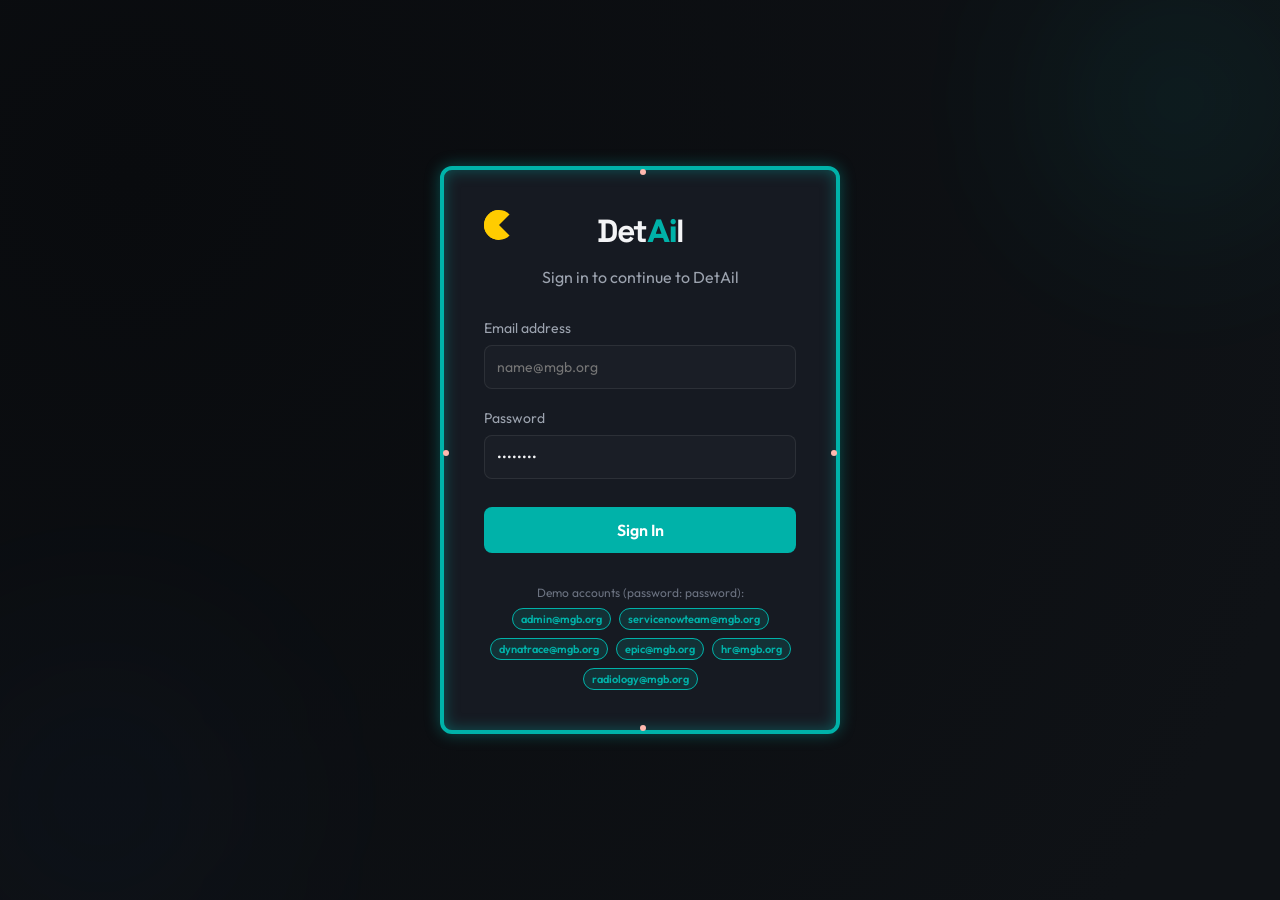
==== index.html @ 9f7a9631 "Updates" ====
<!DOCTYPE html><html lang="en"><head><meta charSet="utf-8"/><meta name="viewport" content="width=device-width, initial-scale=1"/><link rel="stylesheet" href="/_next/static/chunks/1ti0oh0wjh587.css" data-precedence="next"/><link rel="preload" as="script" fetchPriority="low" href="/_next/static/chunks/3l2cn98nr6ga3.js"/><script src="/_next/static/chunks/0dh80tok3kf5v.js" async=""></script><script src="/_next/static/chunks/2nykiepra7i1k.js" async=""></script><script src="/_next/static/chunks/turbopack-2zu4gxvg0bjt2.js" async=""></script><script src="/_next/static/chunks/256whwvw_y7jv.js" async=""></script><script src="/_next/static/chunks/2jcvg9myc78mt.js" async=""></script><link rel="preload" href="https://fonts.googleapis.com/css2?family=Outfit:wght@300;400;500;600;700&amp;family=Plus+Jakarta+Sans:wght@300;400;500;600;700&amp;family=Space+Grotesk:wght@400;500;600;700&amp;display=swap" as="style"/><link rel="preload" href="https://cdnjs.cloudflare.com/ajax/libs/font-awesome/6.4.0/css/all.min.css" as="style"/><link rel="preconnect" href="https://fonts.googleapis.com"/><link rel="preconnect" href="https://fonts.gstatic.com" crossorigin="anonymous"/><title>DetAil by Graviq | Hospital Network AI Hub</title><meta name="description" content="Hospital Network Intelligent Portal"/><link rel="icon" href="/icon.svg?icon.2-rxxd54lsg1h.svg" sizes="any" type="image/svg+xml"/><link href="https://fonts.googleapis.com/css2?family=Outfit:wght@300;400;500;600;700&amp;family=Plus+Jakarta+Sans:wght@300;400;500;600;700&amp;family=Space+Grotesk:wght@400;500;600;700&amp;display=swap" rel="stylesheet"/><link rel="stylesheet" href="https://cdnjs.cloudflare.com/ajax/libs/font-awesome/6.4.0/css/all.min.css"/><script src="/_next/static/chunks/0cz1d0mv5g_q7.js" noModule=""></script></head><body class="theme-dark"><div hidden=""><!--$--><!--/$--></div><div class="mesh-gradient-bg"></div><style>
        @keyframes moveAround {
          0% { top: -18px; left: -18px; transform: rotate(0deg); }
          24% { top: -18px; left: calc(100% - 12px); transform: rotate(0deg); }
          25% { top: -18px; left: calc(100% - 12px); transform: rotate(90deg); }
          49% { top: calc(100% - 12px); left: calc(100% - 12px); transform: rotate(90deg); }
          50% { top: calc(100% - 12px); left: calc(100% - 12px); transform: rotate(180deg); }
          74% { top: calc(100% - 12px); left: -18px; transform: rotate(180deg); }
          75% { top: calc(100% - 12px); left: -18px; transform: rotate(270deg); }
          99% { top: -18px; left: -18px; transform: rotate(270deg); }
          100% { top: -18px; left: -18px; transform: rotate(360deg); }
        }

        @keyframes chomp {
          0% { border-right: 15px solid transparent; }
          50% { border-right: 15px solid #ffcc00; }
          100% { border-right: 15px solid transparent; }
        }

        .maze-box {
          position: relative;
          border: 4px solid var(--primary);
          border-radius: 12px;
          box-shadow: inset 0 0 15px var(--primary-glow), 0 0 15px var(--primary-glow);
          width: 100%;
          max-width: 400px;
          padding: 40px;
          background-color: var(--bg-card);
        }

        .pacman {
          width: 0px;
          height: 0px;
          border-right: 15px solid transparent;
          border-top: 15px solid #ffcc00;
          border-left: 15px solid #ffcc00;
          border-bottom: 15px solid #ffcc00;
          border-radius: 15px;
          position: absolute;
          animation: moveAround 8s infinite linear, chomp 0.4s infinite linear;
          z-index: 10;
        }
        
        .pellet {
          width: 6px;
          height: 6px;
          background-color: #ffb8ae;
          border-radius: 50%;
          position: absolute;
          animation: blink 1s infinite alternate;
        }

        @keyframes blink {
          0% { opacity: 0.3; }
          100% { opacity: 1; }
        }
      </style><div style="display:flex;justify-content:center;align-items:center;min-height:100vh;width:100vw;background:transparent"><div class="maze-box"><div class="pacman"></div><div class="pellet" style="top:-1px;left:50%"></div><div class="pellet" style="top:50%;right:-1px"></div><div class="pellet" style="bottom:-1px;left:50%"></div><div class="pellet" style="top:50%;left:-1px"></div><div style="text-align:center;margin-bottom:32px"><div class="logo-box" style="justify-content:center;margin-bottom:16px"><span class="logo-text" style="font-size:32px">Det<span class="highlight">Ai</span>l</span></div><p style="color:var(--text-secondary)">Sign in to continue to DetAil</p></div><form style="display:flex;flex-direction:column;gap:20px"><div><label style="display:block;margin-bottom:8px;font-size:14px;color:var(--text-secondary)">Email address</label><input type="email" class="form-select" style="width:100%;padding:12px;background-color:rgba(255,255,255,0.02);border:1px solid var(--border-color);border-radius:8px;color:var(--text-primary)" placeholder="name@mgb.org" required="" value=""/></div><div><label style="display:block;margin-bottom:8px;font-size:14px;color:var(--text-secondary)">Password</label><input type="password" class="form-select" style="width:100%;padding:12px;background-color:rgba(255,255,255,0.02);border:1px solid var(--border-color);border-radius:8px;color:var(--text-primary)" placeholder="••••••••" required="" value="password"/></div><button type="submit" class="btn btn-primary btn-block" style="margin-top:8px;padding:12px;font-size:16px">Sign In</button></form><div style="margin-top:32px;text-align:center;font-size:12px;color:var(--text-muted)"><p>Demo accounts (password: password):</p><div style="display:flex;flex-wrap:wrap;gap:8px;justify-content:center;margin-top:8px"><span class="badge badge-accent" style="cursor:pointer">admin@mgb.org</span><span class="badge badge-accent" style="cursor:pointer">servicenowteam@mgb.org</span><span class="badge badge-accent" style="cursor:pointer">dynatrace@mgb.org</span><span class="badge badge-accent" style="cursor:pointer">epic@mgb.org</span><span class="badge badge-accent" style="cursor:pointer">hr@mgb.org</span><span class="badge badge-accent" style="cursor:pointer">radiology@mgb.org</span></div></div></div></div><!--$--><!--/$--><script src="/_next/static/chunks/3l2cn98nr6ga3.js" id="_R_" async=""></script><script>(self.__next_f=self.__next_f||[]).push([0])</script><script>self.__next_f.push([1,"1:\"$Sreact.fragment\"\n2:I[39756,[\"/_next/static/chunks/256whwvw_y7jv.js\"],\"default\"]\n3:I[37457,[\"/_next/static/chunks/256whwvw_y7jv.js\"],\"default\"]\n4:I[47257,[\"/_next/static/chunks/256whwvw_y7jv.js\"],\"ClientPageRoot\"]\n5:I[52683,[\"/_next/static/chunks/256whwvw_y7jv.js\",\"/_next/static/chunks/2jcvg9myc78mt.js\"],\"default\"]\n8:I[97367,[\"/_next/static/chunks/256whwvw_y7jv.js\"],\"OutletBoundary\"]\n9:\"$Sreact.suspense\"\nb:I[97367,[\"/_next/static/chunks/256whwvw_y7jv.js\"],\"ViewportBoundary\"]\nd:I[97367,[\"/_next/static/chunks/256whwvw_y7jv.js\"],\"MetadataBoundary\"]\nf:I[68027,[\"/_next/static/chunks/256whwvw_y7jv.js\"],\"default\",1]\n:HL[\"/_next/static/chunks/1ti0oh0wjh587.css\",\"style\"]\n:HL[\"https://fonts.googleapis.com/css2?family=Outfit:wght@300;400;500;600;700\u0026family=Plus+Jakarta+Sans:wght@300;400;500;600;700\u0026family=Space+Grotesk:wght@400;500;600;700\u0026display=swap\",\"style\"]\n:HL[\"https://cdnjs.cloudflare.com/ajax/libs/font-awesome/6.4.0/css/all.min.css\",\"style\"]\n"])</script><script>self.__next_f.push([1,"0:{\"P\":null,\"c\":[\"\",\"\"],\"q\":\"\",\"i\":false,\"f\":[[[\"\",{\"children\":[\"__PAGE__\",{}]},\"$undefined\",\"$undefined\",16],[[\"$\",\"$1\",\"c\",{\"children\":[[[\"$\",\"link\",\"0\",{\"rel\":\"stylesheet\",\"href\":\"/_next/static/chunks/1ti0oh0wjh587.css\",\"precedence\":\"next\",\"crossOrigin\":\"$undefined\",\"nonce\":\"$undefined\"}],[\"$\",\"script\",\"script-0\",{\"src\":\"/_next/static/chunks/256whwvw_y7jv.js\",\"async\":true,\"nonce\":\"$undefined\"}]],[\"$\",\"html\",null,{\"lang\":\"en\",\"children\":[[\"$\",\"head\",null,{\"children\":[[\"$\",\"link\",null,{\"rel\":\"preconnect\",\"href\":\"https://fonts.googleapis.com\"}],[\"$\",\"link\",null,{\"rel\":\"preconnect\",\"href\":\"https://fonts.gstatic.com\",\"crossOrigin\":\"anonymous\"}],[\"$\",\"link\",null,{\"href\":\"https://fonts.googleapis.com/css2?family=Outfit:wght@300;400;500;600;700\u0026family=Plus+Jakarta+Sans:wght@300;400;500;600;700\u0026family=Space+Grotesk:wght@400;500;600;700\u0026display=swap\",\"rel\":\"stylesheet\"}],[\"$\",\"link\",null,{\"rel\":\"stylesheet\",\"href\":\"https://cdnjs.cloudflare.com/ajax/libs/font-awesome/6.4.0/css/all.min.css\"}]]}],[\"$\",\"body\",null,{\"className\":\"theme-dark\",\"children\":[[\"$\",\"div\",null,{\"className\":\"mesh-gradient-bg\"}],[\"$\",\"$L2\",null,{\"parallelRouterKey\":\"children\",\"error\":\"$undefined\",\"errorStyles\":\"$undefined\",\"errorScripts\":\"$undefined\",\"template\":[\"$\",\"$L3\",null,{}],\"templateStyles\":\"$undefined\",\"templateScripts\":\"$undefined\",\"notFound\":[[[\"$\",\"title\",null,{\"children\":\"404: This page could not be found.\"}],[\"$\",\"div\",null,{\"style\":{\"fontFamily\":\"system-ui,\\\"Segoe UI\\\",Roboto,Helvetica,Arial,sans-serif,\\\"Apple Color Emoji\\\",\\\"Segoe UI Emoji\\\"\",\"height\":\"100vh\",\"textAlign\":\"center\",\"display\":\"flex\",\"flexDirection\":\"column\",\"alignItems\":\"center\",\"justifyContent\":\"center\"},\"children\":[\"$\",\"div\",null,{\"children\":[[\"$\",\"style\",null,{\"dangerouslySetInnerHTML\":{\"__html\":\"body{color:#000;background:#fff;margin:0}.next-error-h1{border-right:1px solid rgba(0,0,0,.3)}@media (prefers-color-scheme:dark){body{color:#fff;background:#000}.next-error-h1{border-right:1px solid rgba(255,255,255,.3)}}\"}}],[\"$\",\"h1\",null,{\"className\":\"next-error-h1\",\"style\":{\"display\":\"inline-block\",\"margin\":\"0 20px 0 0\",\"padding\":\"0 23px 0 0\",\"fontSize\":24,\"fontWeight\":500,\"verticalAlign\":\"top\",\"lineHeight\":\"49px\"},\"children\":404}],[\"$\",\"div\",null,{\"style\":{\"display\":\"inline-block\"},\"children\":[\"$\",\"h2\",null,{\"style\":{\"fontSize\":14,\"fontWeight\":400,\"lineHeight\":\"49px\",\"margin\":0},\"children\":\"This page could not be found.\"}]}]]}]}]],[]],\"forbidden\":\"$undefined\",\"unauthorized\":\"$undefined\"}]]}]]}]]}],{\"children\":[[\"$\",\"$1\",\"c\",{\"children\":[[\"$\",\"$L4\",null,{\"Component\":\"$5\",\"serverProvidedParams\":{\"searchParams\":{},\"params\":{},\"promises\":[\"$@6\",\"$@7\"]}}],[[\"$\",\"script\",\"script-0\",{\"src\":\"/_next/static/chunks/2jcvg9myc78mt.js\",\"async\":true,\"nonce\":\"$undefined\"}]],[\"$\",\"$L8\",null,{\"children\":[\"$\",\"$9\",null,{\"name\":\"Next.MetadataOutlet\",\"children\":\"$@a\"}]}]]}],{},null,false,null]},null,false,null],[\"$\",\"$1\",\"h\",{\"children\":[null,[\"$\",\"$Lb\",null,{\"children\":\"$Lc\"}],[\"$\",\"div\",null,{\"hidden\":true,\"children\":[\"$\",\"$Ld\",null,{\"children\":[\"$\",\"$9\",null,{\"name\":\"Next.Metadata\",\"children\":\"$Le\"}]}]}],null]}],false]],\"m\":\"$undefined\",\"G\":[\"$f\",[[\"$\",\"link\",\"0\",{\"rel\":\"stylesheet\",\"href\":\"/_next/static/chunks/1ti0oh0wjh587.css\",\"precedence\":\"next\",\"crossOrigin\":\"$undefined\",\"nonce\":\"$undefined\"}]]],\"S\":true,\"h\":null,\"s\":\"$undefined\",\"l\":\"$undefined\",\"p\":\"$undefined\",\"d\":\"$undefined\",\"b\":\"7yIo_UVn-8jer_NvHMmSD\"}\n"])</script><script>self.__next_f.push([1,"6:{}\n7:\"$0:f:0:1:1:children:0:props:children:0:props:serverProvidedParams:params\"\n"])</script><script>self.__next_f.push([1,"c:[[\"$\",\"meta\",\"0\",{\"charSet\":\"utf-8\"}],[\"$\",\"meta\",\"1\",{\"name\":\"viewport\",\"content\":\"width=device-width, initial-scale=1\"}]]\n"])</script><script>self.__next_f.push([1,"10:I[27201,[\"/_next/static/chunks/256whwvw_y7jv.js\"],\"IconMark\"]\na:null\ne:[[\"$\",\"title\",\"0\",{\"children\":\"DetAil by Graviq | Hospital Network AI Hub\"}],[\"$\",\"meta\",\"1\",{\"name\":\"description\",\"content\":\"Hospital Network Intelligent Portal\"}],[\"$\",\"link\",\"2\",{\"rel\":\"icon\",\"href\":\"/icon.svg?icon.2-rxxd54lsg1h.svg\",\"sizes\":\"any\",\"type\":\"image/svg+xml\"}],[\"$\",\"$L10\",\"3\",{}]]\n"])</script></body></html>
---- _next/static/chunks/1ti0oh0wjh587.css ----
:root{--primary:#00b2a9;--primary-hover:#00968f;--primary-light:#00b2a926;--primary-glow:#00b2a966;--bg-darker:#090b0e;--bg-dark:#0f1216;--bg-card:#161a22;--bg-input:#1d232e;--border-color:#ffffff14;--border-hover:#00b2a94d;--text-primary:#f3f4f6;--text-secondary:#9ca3af;--text-muted:#6b7280;--success:#00b2a9;--success-bg:#00b2a91a;--warning:#f59e0b;--warning-bg:#f59e0b1a;--error:#ef4444;--error-bg:#ef44441a;--info:#3b82f6;--info-bg:#3b82f61a;--font-heading:"Google Sans", "Product Sans", "Space Grotesk", sans-serif;--font-body:"Google Sans Text", "Google Sans", "Outfit", "Plus Jakarta Sans", sans-serif;--shadow-sm:0 2px 8px #00000026;--shadow-md:0 8px 24px #0000004d;--shadow-lg:0 16px 40px #00000080;--shadow-glow:0 0 15px #00b2a940;--transition-fast:.15s ease;--transition-normal:.3s cubic-bezier(.4, 0, .2, 1);--transition-slow:.5s cubic-bezier(.4, 0, .2, 1)}body.theme-light{--bg-darker:#f3f4f6;--bg-dark:#fff;--bg-card:#fff;--bg-input:#e5e7eb;--border-color:#00000014;--border-hover:#00b2a966;--text-primary:#1f2937;--text-secondary:#4b5563;--text-muted:#9ca3af;--shadow-sm:0 1px 3px #0000001a;--shadow-md:0 4px 12px #00000014;--shadow-lg:0 12px 30px #0000001f}*{box-sizing:border-box;font-family:var(--font-body);margin:0;padding:0}body{background-color:var(--bg-darker);color:var(--text-primary);flex-direction:column;min-height:100vh;display:flex;overflow-x:hidden}h1,h2,h3,h4,h5,h6{font-family:var(--font-heading);letter-spacing:-.02em;font-weight:600}::-webkit-scrollbar{width:6px;height:6px}::-webkit-scrollbar-track{background:var(--bg-darker)}::-webkit-scrollbar-thumb{background:var(--border-color);border-radius:4px}::-webkit-scrollbar-thumb:hover{background:var(--primary)}.mesh-gradient-bg{z-index:-1;background:radial-gradient(circle at 10% 20%,#090b0e 0%,#0f1216 90%);position:fixed;inset:0;overflow:hidden}.mesh-gradient-bg:after{content:"";background:radial-gradient(circle, var(--primary-light) 0%, #0000 70%);opacity:.8;filter:blur(80px);width:400px;height:400px;animation:15s ease-in-out infinite alternate floatingMesh;position:absolute;top:-100px;right:-100px}.mesh-gradient-bg:before{content:"";opacity:.6;filter:blur(100px);background:radial-gradient(circle,#3b82f614 0%,#0000 70%);width:500px;height:500px;animation:20s ease-in-out infinite alternate floatingMesh2;position:absolute;bottom:-150px;left:-150px}@keyframes floatingMesh{0%{transform:translate(0)scale(1)}to{transform:translate(-100px,80px)scale(1.2)}}@keyframes floatingMesh2{0%{transform:translate(0)scale(1)}to{transform:translate(120px,-60px)scale(1.1)}}.btn{cursor:pointer;transition:var(--transition-normal);border:1px solid #0000;border-radius:8px;justify-content:center;align-items:center;gap:8px;padding:10px 20px;font-size:14px;font-weight:600;display:inline-flex}.btn-primary{background-color:var(--primary);color:#fff}.btn-primary:hover{background-color:var(--primary-hover);box-shadow:var(--shadow-glow)}.btn-secondary{border-color:var(--border-color);color:var(--text-primary);background-color:#0000}.btn-secondary:hover{border-color:var(--primary);background-color:var(--primary-light)}.btn-block{width:100%;display:flex}.btn-icon{border-radius:8px;flex-shrink:0;width:40px;height:40px;padding:0}.text-muted{color:var(--text-secondary)}.text-xs{font-size:12px}.mr-3{margin-right:12px}.highlight{color:var(--primary)}.text-muted-dark{color:var(--text-muted)}.badge{border-radius:999px;padding:3px 8px;font-size:11px;font-weight:600;display:inline-block}.badge-accent{background-color:var(--primary-light);color:var(--primary);border:1px solid var(--primary)}.badge-success{background-color:var(--success-bg);color:var(--success);border:1px solid #00b2a933}.badge-success-outline{border:1px solid var(--success);color:var(--success);background:0 0}.alert-box{border:1px solid #0000;border-radius:8px;align-items:center;gap:12px;margin-bottom:20px;padding:12px 16px;font-size:13px;display:flex}.alert-box.error{background-color:var(--error-bg);color:var(--error);border-color:#ef444433}.servicenow-color{color:#7ce68b!important;background-color:#90ee9026!important}.dynatrace-color{color:#4fc3f7!important;background-color:#14a0e626!important}.splunk-color{color:#ff8a65!important;background-color:#eb5f0a26!important}.auth-wrapper{justify-content:center;align-items:center;min-height:100vh;padding:24px;display:flex}.auth-card{border:1px solid var(--border-color);width:100%;max-width:440px;box-shadow:var(--shadow-lg);-webkit-backdrop-filter:blur(16px);backdrop-filter:blur(16px);transition:var(--transition-slow);background-color:#161a22d9;border-radius:16px;padding:40px;animation:.6s cubic-bezier(.16,1,.3,1) forwards cardEnter}@keyframes cardEnter{0%{opacity:0;transform:translateY(20px)}to{opacity:1;transform:translateY(0)}}.auth-header{text-align:center;margin-bottom:32px}.logo-box{flex-direction:column;align-items:center;margin-bottom:8px;display:flex}.logo-text{font-family:var(--font-heading);color:var(--text-primary);letter-spacing:-1px;font-size:32px;font-weight:700}.logo-sub{text-transform:uppercase;letter-spacing:2px;color:var(--primary);font-size:12px;font-weight:500}.auth-desc{color:var(--text-secondary);font-size:14px}.form-group{margin-bottom:20px}.form-group label{color:var(--text-secondary);margin-bottom:8px;font-size:13px;font-weight:600;display:block}.form-group label i{margin-right:6px}.form-group input,.form-select{background-color:var(--bg-input);border:1px solid var(--border-color);width:100%;color:var(--text-primary);transition:var(--transition-fast);border-radius:8px;padding:12px 16px;font-size:14px}.form-group input:focus,.form-select:focus{border-color:var(--primary);box-shadow:0 0 0 2px var(--primary-light);outline:none}.password-input-wrapper{position:relative}.form-options{justify-content:space-between;align-items:center;margin-bottom:24px;font-size:13px;display:flex}.checkbox-container{cursor:pointer;-webkit-user-select:none;user-select:none;color:var(--text-secondary);align-items:center;gap:8px;display:flex}.checkbox-container input{display:none}.checkmark{border:1px solid var(--border-color);width:16px;height:16px;transition:var(--transition-fast);border-radius:4px;display:inline-block;position:relative}.checkbox-container input:checked~.checkmark{background-color:var(--primary);border-color:var(--primary)}.checkbox-container input:checked~.checkmark:after{content:"";border:2px solid #000;border-width:0 2px 2px 0;width:4px;height:8px;position:absolute;top:2px;left:5px;transform:rotate(45deg)}.forgot-link{color:var(--primary);transition:var(--transition-fast);text-decoration:none}.forgot-link:hover{color:var(--primary-hover)}.auth-footer{text-align:center;border-top:1px solid var(--border-color);color:var(--text-muted);margin-top:32px;padding-top:20px;font-size:12px}.credentials-hint{border:1px dashed var(--border-color);background-color:#ffffff08;border-radius:6px;margin-top:8px;padding:6px 12px;display:inline-block}.credentials-hint code{color:var(--primary);font-family:monospace}.app-wrapper{min-height:100vh;display:flex;position:relative}.app-sidebar{border-right:1px solid var(--border-color);z-index:10;width:260px;transition:var(--transition-normal);background-color:#0f1216f2;flex-direction:column;flex-shrink:0;display:flex}.sidebar-header{border-bottom:1px solid var(--border-color);justify-content:space-between;align-items:center;padding:24px;display:flex}.sidebar-header .logo-text{font-size:26px}.sidebar-toggle{color:var(--text-secondary);cursor:pointer;transition:var(--transition-fast);background:0 0;border:none;font-size:16px}.sidebar-toggle:hover{color:var(--primary)}.sidebar-user{border-bottom:1px solid var(--border-color);align-items:center;gap:12px;padding:20px 24px;display:flex}.avatar-wrapper{position:relative}.user-avatar{object-fit:cover;border:2px solid var(--primary);border-radius:50%;width:42px;height:42px}.status-indicator{border:2px solid var(--bg-dark);border-radius:50%;width:10px;height:10px;position:absolute;bottom:0;right:0}.status-indicator.online{background-color:var(--success)}.user-info{overflow:hidden}.user-name{white-space:nowrap;text-overflow:ellipsis;font-size:14px;font-weight:600;overflow:hidden}.user-role{color:var(--text-secondary);font-size:11px}.sidebar-nav{flex-grow:1;padding:24px 12px}.sidebar-nav ul{list-style:none}.nav-item{color:var(--text-secondary);cursor:pointer;transition:var(--transition-fast);border-radius:8px;align-items:center;gap:12px;margin-bottom:8px;padding:12px 16px;font-size:14px;font-weight:500;display:flex;position:relative}.nav-item i{text-align:center;width:20px;font-size:16px}.nav-item:hover{background-color:var(--primary-light);color:var(--primary)}.nav-item.active{background-color:var(--primary);color:#000;font-weight:600}.nav-item.active .badge-accent{color:#000;background-color:#00000026;border-color:#00000040}.sidebar-footer{border-top:1px solid var(--border-color);padding:24px}.quick-stats{margin-bottom:20px}.stat-row{color:var(--text-secondary);justify-content:space-between;margin-bottom:6px;font-size:12px;display:flex}.stat-bar-outer{background-color:#ffffff0d;border-radius:99px;height:4px;overflow:hidden}.stat-bar-inner{background-color:var(--primary);border-radius:99px;height:100%}.btn-logout{color:var(--error);border-color:#ef444433;width:100%;font-size:13px}.btn-logout:hover{border-color:var(--error);background-color:var(--error-bg);color:var(--error)}.app-sidebar.collapsed{width:76px}.app-sidebar.collapsed .logo-box,.app-sidebar.collapsed .sidebar-header button i,.app-sidebar.collapsed .sidebar-user .user-info,.app-sidebar.collapsed .sidebar-nav span,.app-sidebar.collapsed .sidebar-nav .badge,.app-sidebar.collapsed .sidebar-footer{display:none!important}.app-sidebar.collapsed .sidebar-header{justify-content:center;padding:20px 0}.app-sidebar.collapsed .sidebar-user{justify-content:center;padding:15px 0}.app-sidebar.collapsed .nav-item{justify-content:center;padding:12px}.app-sidebar.collapsed .nav-item i{font-size:20px}.app-sidebar.collapsed .sidebar-header button{margin:0 auto;display:block}.app-sidebar.collapsed #sidebar-toggle-btn i{transform:rotate(180deg);display:block!important}.app-main-content{background-color:#0000;flex-direction:column;flex-grow:1;height:100vh;padding:0 32px 32px;display:flex;position:relative;overflow-y:auto}.app-header{border-bottom:1px solid var(--border-color);flex-shrink:0;justify-content:space-between;align-items:center;height:80px;margin-bottom:32px;display:flex}.view-title{color:var(--text-primary);font-size:24px;font-weight:700}.network-badge{color:var(--text-secondary);border:1px solid var(--border-color);vertical-align:middle;background-color:#ffffff08;border-radius:99px;align-items:center;gap:6px;margin-left:12px;padding:4px 10px;font-size:11px;display:inline-flex}.network-badge i{color:var(--success);font-size:6px}.header-right{align-items:center;gap:16px;display:flex}.header-action-btn{border:1px solid var(--border-color);width:40px;height:40px;color:var(--text-secondary);cursor:pointer;transition:var(--transition-fast);background-color:#ffffff08;border-radius:50%;justify-content:center;align-items:center;display:flex;position:relative}.header-action-btn:hover{color:var(--primary);border-color:var(--primary);background-color:var(--primary-light)}.notification-dot{background-color:var(--primary);border:2px solid var(--bg-dark);border-radius:50%;width:8px;height:8px;position:absolute;top:10px;right:10px}.header-right .divider{background-color:var(--border-color);width:1px;height:24px}.header-date{color:var(--text-secondary);align-items:center;gap:8px;font-size:13px;display:flex}.tab-panel{flex-direction:column;flex-grow:1;animation:.4s cubic-bezier(.16,1,.3,1) forwards tabEnter;display:none}.tab-panel.active{display:flex}@keyframes tabEnter{0%{opacity:0;transform:translateY(10px)}to{opacity:1;transform:translateY(0)}}.welcome-banner{border:1px solid var(--border-hover);box-shadow:var(--shadow-md);background:linear-gradient(135deg,#00b2a926 0%,#161a22cc 100%);border-radius:16px;justify-content:space-between;align-items:center;margin-bottom:32px;padding:32px;display:flex;position:relative;overflow:hidden}.welcome-content h2{color:var(--text-primary);margin-bottom:8px;font-size:28px}.welcome-content p{color:var(--text-secondary);max-width:650px;margin-bottom:24px;font-size:14px}.welcome-actions{gap:12px;display:flex}.welcome-graphic{color:#00b2a914;pointer-events:none;font-size:120px;position:absolute;right:40px;transform:rotate(-10deg)}.kpi-grid{grid-template-columns:repeat(auto-fit,minmax(220px,1fr));gap:20px;margin-bottom:32px;display:grid}.kpi-card{background-color:var(--bg-card);border:1px solid var(--border-color);transition:var(--transition-normal);border-radius:12px;align-items:center;padding:20px;display:flex;position:relative}.kpi-card.hover-lift:hover{border-color:var(--primary);box-shadow:var(--shadow-sm);transform:translateY(-4px)}.kpi-icon{border-radius:10px;flex-shrink:0;justify-content:center;align-items:center;width:48px;height:48px;margin-right:16px;font-size:20px;display:flex}.teal-bg{background-color:var(--primary-light);color:var(--primary)}.orange-bg{background-color:var(--warning-bg);color:var(--warning)}.blue-bg{background-color:var(--info-bg);color:var(--info)}.purple-bg{color:#a78bfa;background-color:#8b5cf626}.kpi-data h3{font-size:22px;font-weight:700}.kpi-data p{color:var(--text-secondary);font-size:12px}.kpi-trend{border-radius:4px;align-items:center;gap:4px;padding:2px 6px;font-size:11px;font-weight:600;display:flex;position:absolute;top:20px;right:20px}.kpi-trend.positive{color:var(--success);background-color:var(--success-bg)}.kpi-trend.neutral{color:var(--info);background-color:var(--info-bg)}.kpi-trend.negative{color:var(--error);background-color:var(--error-bg)}.split-section{flex-wrap:wrap;gap:24px;margin-bottom:32px;display:flex}.flex-1{flex:1}.flex-2{flex:2;min-width:400px}.dashboard-panel{background-color:var(--bg-card);border:1px solid var(--border-color);box-shadow:var(--shadow-sm);border-radius:12px;flex-direction:column;padding:24px;display:flex}.panel-header{border-bottom:1px solid var(--border-color);justify-content:space-between;align-items:center;margin-bottom:20px;padding-bottom:15px;display:flex}.panel-header h3{align-items:center;gap:10px;font-size:16px;font-weight:600;display:flex}.panel-link{color:var(--primary);font-size:12px;font-weight:500;text-decoration:none}.panel-link:hover{text-decoration:underline}.agent-status-list{flex-direction:column;gap:16px;display:flex}.agent-status-item{border:1px solid var(--border-color);background-color:#ffffff05;border-radius:8px;justify-content:space-between;align-items:center;padding:12px 16px;display:flex}.agent-info{align-items:center;gap:14px;display:flex}.agent-logo{border-radius:8px;flex-shrink:0;justify-content:center;align-items:center;width:38px;height:38px;font-size:18px;display:flex}.agent-info h4{font-size:14px;font-weight:600}.agent-info p{font-size:11px}.agent-metrics{flex-direction:column;align-items:flex-end;gap:6px;display:flex}.uptime{color:var(--text-muted);font-size:10px}.audit-timeline{flex-direction:column;gap:16px;padding-left:20px;display:flex;position:relative}.audit-timeline:before{content:"";background-color:var(--border-color);width:2px;position:absolute;top:5px;bottom:5px;left:4px}.timeline-item{position:relative}.timeline-badge{z-index:1;border-radius:50%;justify-content:center;align-items:center;width:18px;height:18px;font-size:9px;display:flex;position:absolute;top:2px;left:-24px}.timeline-badge.success{background-color:var(--success);color:#000}.timeline-badge.info{background-color:var(--info);color:#fff}.timeline-badge.warning{background-color:var(--warning);color:#000}.timeline-content h4{font-size:12px;font-weight:600}.timeline-content p{margin:2px 0;font-size:10px}.timeline-content .time{color:var(--text-muted);font-size:9px}.view-intro{margin-bottom:32px}.view-intro h2{margin-bottom:6px;font-size:26px}.view-intro p{color:var(--text-secondary);max-width:800px;font-size:14px}.catalog-filters{justify-content:space-between;align-items:center;gap:24px;margin-bottom:32px;display:flex}.search-box{width:100%;max-width:400px;position:relative}.search-box i{color:var(--text-muted);position:absolute;top:50%;left:14px;transform:translateY(-50%)}.search-box input{background-color:var(--bg-card);border:1px solid var(--border-color);width:100%;color:var(--text-primary);transition:var(--transition-fast);border-radius:8px;padding:10px 16px 10px 38px;font-size:14px}.search-box input:focus{border-color:var(--primary);box-shadow:var(--shadow-glow);outline:none}.filter-tags{gap:10px;display:flex}.filter-tag{background-color:var(--bg-card);border:1px solid var(--border-color);color:var(--text-secondary);cursor:pointer;transition:var(--transition-fast);border-radius:8px;padding:8px 16px;font-size:13px;font-weight:500}.filter-tag:hover{border-color:var(--primary);color:var(--text-primary)}.filter-tag.active{background-color:var(--primary-light);border-color:var(--primary);color:var(--primary)}.agents-grid{grid-template-columns:repeat(auto-fill,minmax(320px,1fr));gap:24px;display:grid}.agent-card{background-color:var(--bg-card);border:1px solid var(--border-color);transition:var(--transition-normal);border-radius:12px;flex-direction:column;padding:24px;display:flex}.agent-card:hover{border-color:var(--primary);box-shadow:var(--shadow-md);transform:translateY(-4px)}.agent-card-header{justify-content:space-between;align-items:flex-start;margin-bottom:20px;display:flex}.agent-icon-box{border-radius:10px;justify-content:center;align-items:center;width:48px;height:48px;font-size:22px;display:flex}.agent-title{margin-bottom:10px;font-size:18px;font-weight:700}.agent-desc{color:var(--text-secondary);flex-grow:1;margin-bottom:20px;font-size:13px;line-height:1.6}.agent-meta{border-top:1px solid var(--border-color);justify-content:space-between;margin-bottom:20px;padding-top:15px;display:flex}.meta-item{color:var(--text-muted);align-items:center;gap:6px;font-size:11px;display:flex}.chat-container-layout{border-top:1px solid var(--border-color);flex-grow:1;height:calc(100vh - 112px);margin:0 -32px -32px;display:flex}.chat-history-sidebar{border-right:1px solid var(--border-color);background-color:#0f121680;flex-direction:column;flex-shrink:0;width:280px;padding:20px;display:flex}.chat-search{margin:15px 0;position:relative}.chat-search i{color:var(--text-muted);font-size:12px;position:absolute;top:50%;left:12px;transform:translateY(-50%)}.chat-search input{border:1px solid var(--border-color);width:100%;color:var(--text-primary);background-color:#ffffff05;border-radius:6px;padding:8px 12px 8px 32px;font-size:13px}.chat-search input:focus{border-color:var(--primary);outline:none}.history-scroll-area{flex-direction:column;flex-grow:1;gap:8px;display:flex;overflow-y:auto}.history-item{cursor:pointer;transition:var(--transition-fast);border:1px solid #0000;border-radius:8px;align-items:center;gap:12px;padding:12px;display:flex}.history-item:hover{background-color:#ffffff08}.history-item.active{background-color:var(--primary-light);border-color:#00b2a933}.hist-icon{color:var(--primary);flex-shrink:0;font-size:14px}.history-item.active .hist-icon{color:var(--primary)}.hist-details{flex-grow:1;overflow:hidden}.hist-details h4{white-space:nowrap;text-overflow:ellipsis;color:var(--text-primary);font-size:13px;font-weight:500;overflow:hidden}.history-item.active .hist-details h4{color:var(--primary);font-weight:600}.hist-details p{color:var(--text-muted);margin-top:2px;font-size:10px}.chat-playground{background-color:#090b0e33;flex-direction:column;flex-grow:1;display:flex}.chat-playground-header{border-bottom:1px solid var(--border-color);background-color:#0f12164d;flex-shrink:0;justify-content:space-between;align-items:center;height:70px;padding:0 24px;display:flex}.active-agent-banner{align-items:center;gap:12px;display:flex}.active-agent-banner .agent-logo{width:36px;height:36px}.active-agent-banner h3{font-size:14px;font-weight:600}.active-agent-banner p{color:var(--text-secondary);font-size:11px}.active-model-badge{border:1px solid var(--border-color);color:var(--text-secondary);background-color:#ffffff08;border-radius:99px;padding:4px 10px;font-size:11px}.chat-messages-stream{flex-direction:column;flex-grow:1;gap:24px;padding:24px;display:flex;overflow-y:auto}.chat-empty-state{text-align:center;height:100%;color:var(--text-secondary);flex-direction:column;justify-content:center;align-items:center;padding:40px;display:flex}.empty-icon{color:var(--primary-light);margin-bottom:20px;font-size:48px;animation:2s ease-in-out infinite pulseGlow}@keyframes pulseGlow{0%{filter:drop-shadow(0 0 #00b2a900);transform:scale(1)}50%{filter:drop-shadow(0 0 10px #00b2a94d);transform:scale(1.05)}to{filter:drop-shadow(0 0 #00b2a900);transform:scale(1)}}.chat-empty-state h3{color:var(--text-primary);margin-bottom:8px;font-size:20px}.chat-empty-state p{max-width:420px;margin-bottom:24px;font-size:13px}.empty-suggestions{grid-template-columns:1fr 1fr;gap:12px;width:100%;max-width:500px;display:grid}.suggestion-card{background-color:var(--bg-card);border:1px solid var(--border-color);text-align:left;cursor:pointer;transition:var(--transition-fast);border-radius:8px;padding:12px;font-size:12px}.suggestion-card:hover{border-color:var(--primary);background-color:#ffffff03}.msg-bubble{gap:16px;max-width:80%;display:flex}.msg-bubble.user{flex-direction:row-reverse;align-self:flex-end}.msg-bubble.assistant{align-self:flex-start}.msg-avatar{border-radius:50%;flex-shrink:0;justify-content:center;align-items:center;width:32px;height:32px;font-size:14px;display:flex}.msg-bubble.user .msg-avatar{background-color:var(--primary-light);color:var(--primary);border:1px solid var(--primary)}.msg-bubble.assistant .msg-avatar{background-color:var(--bg-card);color:var(--text-primary);border:1px solid var(--border-color)}.msg-content-wrapper{flex-direction:column;gap:4px;display:flex}.msg-bubble.user .msg-content-wrapper{align-items:flex-end}.msg-meta{color:var(--text-muted);font-size:10px}.msg-text{word-break:break-word;border-radius:12px;padding:12px 16px;font-size:13px;line-height:1.6}.msg-bubble.user .msg-text{background-color:var(--primary);color:#000;border-bottom-right-radius:2px;font-weight:500}.msg-bubble.assistant .msg-text{background-color:var(--bg-card);color:var(--text-primary);border:1px solid var(--border-color);border-bottom-left-radius:2px}.typing-dots{align-items:center;gap:4px;height:16px;display:flex}.typing-dots span{background-color:var(--text-secondary);border-radius:50%;width:6px;height:6px;animation:1.2s ease-in-out infinite typeBounce}.typing-dots span:nth-child(2){animation-delay:.2s}.typing-dots span:nth-child(3){animation-delay:.4s}@keyframes typeBounce{0%,to{transform:translateY(0)}50%{transform:translateY(-4px)}}.chat-input-area{border-top:1px solid var(--border-color);background-color:#0f12164d;flex-shrink:0;padding:20px 24px}.chat-textarea-wrapper{background-color:var(--bg-input);border:1px solid var(--border-color);transition:var(--transition-fast);border-radius:8px;align-items:center;padding:6px 12px;display:flex}.chat-textarea-wrapper:focus-within{border-color:var(--primary);box-shadow:var(--shadow-glow)}.chat-textarea-wrapper textarea{resize:none;color:var(--text-primary);background:0 0;border:none;flex-grow:1;max-height:120px;padding:8px 4px;font-size:13px}.chat-textarea-wrapper textarea:focus{outline:none}.quick-prompts-row{gap:8px;margin-top:12px;padding-bottom:4px;display:flex;overflow-x:auto}.quick-prompt-btn{border:1px solid var(--border-color);color:var(--text-secondary);cursor:pointer;white-space:nowrap;transition:var(--transition-fast);background-color:#ffffff05;border-radius:99px;padding:6px 12px;font-size:11px}.quick-prompt-btn:hover{border-color:var(--primary);color:var(--primary);background-color:var(--primary-light)}.chat-parameters-sidebar{border-left:1px solid var(--border-color);background-color:#0f121680;flex-direction:column;flex-shrink:0;gap:20px;width:260px;padding:20px;display:flex;overflow-y:auto}.chat-parameters-sidebar h3{border-bottom:1px solid var(--border-color);padding-bottom:8px;font-size:14px;font-weight:600}.setting-group{flex-direction:column;gap:6px;display:flex}.setting-group label{color:var(--text-secondary);font-size:12px;font-weight:600}.slider-label-row{justify-content:space-between;align-items:center;display:flex}.slider-val{color:var(--primary);background-color:var(--primary-light);border-radius:4px;padding:1px 6px;font-size:11px;font-weight:600}input[type=range]{-webkit-appearance:none;background:0 0;width:100%}input[type=range]:focus{outline:none}input[type=range]::-webkit-slider-runnable-track{cursor:pointer;background:var(--border-color);border-radius:2px;width:100%;height:4px}input[type=range]::-webkit-slider-thumb{background:var(--primary);cursor:pointer;-webkit-appearance:none;border-radius:50%;width:14px;height:14px;margin-top:-5px;transition:transform .1s;box-shadow:0 0 5px #00b2a980}input[type=range]::-webkit-slider-thumb:hover{transform:scale(1.2)}.control-help{color:var(--text-muted);font-size:10px}.toggle-container{cursor:pointer;-webkit-user-select:none;user-select:none;align-items:center;gap:10px;font-size:12px;font-weight:600;display:flex}.toggle-container input{display:none}.toggle-slider{background-color:var(--bg-input);border:1px solid var(--border-color);width:34px;height:18px;transition:var(--transition-fast);border-radius:99px;display:inline-block;position:relative}.toggle-slider:after{content:"";background-color:var(--text-secondary);width:12px;height:12px;transition:var(--transition-fast);border-radius:50%;position:absolute;top:2px;left:2px}.toggle-container input:checked~.toggle-slider{background-color:var(--primary);border-color:var(--primary)}.toggle-container input:checked~.toggle-slider:after{background-color:#000;transform:translate(16px)}.cost-charts-container{grid-template-columns:3fr 2fr;gap:24px;margin-bottom:32px;display:grid}.chart-wrapper{justify-content:center;align-items:center;width:100%;height:250px;display:flex;position:relative}.svg-chart-container{width:100%;height:100%}.chart-tooltip{background-color:var(--bg-input);border:1px solid var(--primary);pointer-events:none;box-shadow:var(--shadow-md);z-index:10000;border-radius:6px;padding:6px 12px;font-size:11px;display:none;position:fixed}.chart-dot{cursor:pointer;transition:r .15s,fill-opacity .15s}.chart-dot:hover{r:6px;fill-opacity:1}.chart-legend-dot{vertical-align:middle;border-radius:50%;width:8px;height:8px;display:inline-block}.trend-dot{background-color:var(--primary)}.table-header-flex{flex-wrap:wrap;gap:16px}.table-filters{flex-wrap:wrap;align-items:center;gap:12px;display:flex}.table-filters .search-box{max-width:220px}.table-filters .form-select{background-color:var(--bg-input);width:auto;padding:8px 12px;font-size:13px}.table-responsive-wrapper{width:100%;overflow-x:auto}.cost-table{border-collapse:collapse;text-align:left;width:100%;font-size:13px}.cost-table th,.cost-table td{border-bottom:1px solid var(--border-color);padding:14px 18px}.cost-table th{font-family:var(--font-heading);color:var(--text-secondary);text-transform:uppercase;letter-spacing:.5px;font-size:11px;font-weight:600}.cost-table tbody tr{transition:var(--transition-fast)}.cost-table tbody tr:hover{background-color:#ffffff03}.cost-table td .badge{vertical-align:middle}@media (max-width:1100px){.cost-charts-container{grid-template-columns:1fr}}@media (max-width:950px){.chat-container-layout{flex-direction:column;height:auto}.chat-history-sidebar{border-right:none;border-bottom:1px solid var(--border-color);width:100%;max-height:250px}.chat-playground{height:500px}.chat-parameters-sidebar{border-left:none;border-top:1px solid var(--border-color);width:100%;max-height:300px}}@media (max-width:768px){.app-sidebar{height:100%;position:absolute;left:-260px}.app-sidebar.active-mobile{left:0}.app-main-content{padding:0 16px 16px}.split-section{flex-direction:column}.flex-2{min-width:100%}.welcome-banner{flex-direction:column;align-items:flex-start;gap:20px}.welcome-graphic{display:none}.catalog-filters{flex-direction:column;align-items:flex-start}.search-box{max-width:100%}.filter-tags{width:100%;padding-bottom:8px;overflow-x:auto}}.user-profile-menu-wrapper{position:relative}.header-profile-btn{cursor:pointer;transition:var(--transition-fast);border-radius:8px;align-items:center;gap:8px;padding:6px 10px;display:flex}.header-profile-btn:hover{background-color:#ffffff0a}body.theme-light .header-profile-btn:hover{background-color:#0000000a}.header-avatar{object-fit:cover;border:1.5px solid var(--primary);border-radius:50%;width:32px;height:32px}.profile-chevron{color:var(--text-secondary);font-size:10px}.profile-dropdown{background-color:var(--bg-card);border:1px solid var(--border-color);width:210px;box-shadow:var(--shadow-lg);z-index:100;border-radius:12px;padding:10px;animation:.2s cubic-bezier(.16,1,.3,1) forwards dropdownEnter;display:none;position:absolute;top:calc(100% + 8px);right:0}@keyframes dropdownEnter{0%{opacity:0;transform:translateY(8px)}to{opacity:1;transform:translateY(0)}}.dropdown-header{padding:6px 8px}.dropdown-header h4{color:var(--text-primary);font-size:13px;font-weight:600}.dropdown-header p{color:var(--text-secondary);font-size:10px}.dropdown-divider{background-color:var(--border-color);height:1px;margin:8px 0}.dropdown-item{width:100%;color:var(--text-primary);cursor:pointer;transition:var(--transition-fast);text-align:left;background:0 0;border:none;border-radius:6px;align-items:center;gap:10px;padding:8px 10px;font-size:13px;display:flex}.dropdown-item:hover{background-color:var(--primary-light);color:var(--primary)}.dropdown-item.logout-item{color:var(--error)}.dropdown-item.logout-item:hover{background-color:var(--error-bg);color:var(--error)}body.theme-light .mesh-gradient-bg{background:radial-gradient(circle at 10% 20%,#f3f4f6 0%,#e5e7eb 90%)}body.theme-light .mesh-gradient-bg:after{background:radial-gradient(circle,#00b2a914 0%,#0000 70%)}body.theme-light .mesh-gradient-bg:before{background:radial-gradient(circle,#3b82f60a 0%,#0000 70%)}body.theme-light .auth-card{background-color:#fffffff2;border-color:#0000001a}body.theme-light .welcome-banner{background:linear-gradient(135deg,#00b2a914 0%,#ffffffe6 100%);box-shadow:0 4px 20px #0000000a}body.theme-light .app-sidebar{background-color:#fffffff2}body.theme-light .history-item.active{background-color:var(--primary-light);border-color:#00b2a933}body.theme-light .msg-bubble.user .msg-text{color:#fff}body.theme-light .checkbox-container input:checked~.checkmark:after{border-color:#fff}body.theme-light .toggle-container input:checked~.toggle-slider:after{background-color:#fff}body.theme-light .history-item:hover,body.theme-light .suggestion-card:hover{background-color:#00000005}body.theme-light .agent-status-item{background-color:#00000003}body.theme-light .chat-history-sidebar,body.theme-light .chat-parameters-sidebar{border-color:var(--border-color);background-color:#fff}body.theme-light .chat-playground{background-color:#f8fafc}body.theme-light .chat-playground-header,body.theme-light .chat-input-area{border-color:var(--border-color);background-color:#fff}body.theme-light .chat-textarea-wrapper,body.theme-light .chat-search input{border-color:var(--border-color);background-color:#f3f4f6}body.theme-light .quick-prompt-btn{border-color:var(--border-color);color:var(--text-primary);background-color:#f3f4f6}body.theme-light .quick-prompt-btn:hover{background-color:var(--primary-light);color:var(--primary);border-color:var(--primary)}body.theme-light .msg-bubble.assistant .msg-text{border-color:var(--border-color);background-color:#fff}body.theme-light .cost-table tbody tr:hover{background-color:#00000003}body.theme-light circle[fill="var(--bg-card)"]{fill:#fff}body.theme-light .timeline-badge.success{color:#fff;background-color:var(--primary)}body.theme-light .timeline-badge.warning{color:#fff}
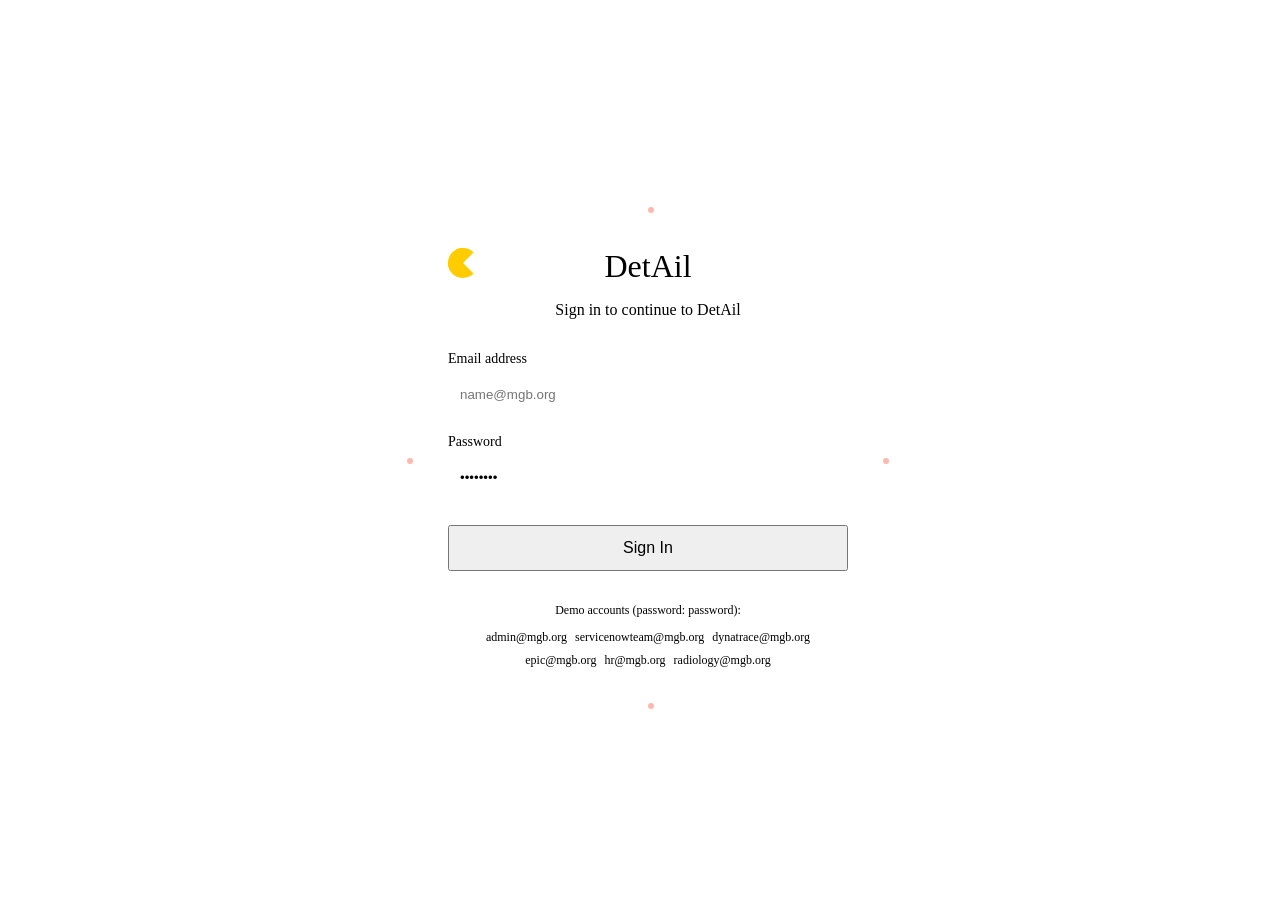
==== commit cda3cc5c: "Updates" ====
--- a/index.html
+++ b/index.html
@@ -1,4 +1,4 @@
-<!DOCTYPE html><html lang="en"><head><meta charSet="utf-8"/><meta name="viewport" content="width=device-width, initial-scale=1"/><link rel="stylesheet" href="/_next/static/chunks/1ti0oh0wjh587.css" data-precedence="next"/><link rel="preload" as="script" fetchPriority="low" href="/_next/static/chunks/3l2cn98nr6ga3.js"/><script src="/_next/static/chunks/0dh80tok3kf5v.js" async=""></script><script src="/_next/static/chunks/2nykiepra7i1k.js" async=""></script><script src="/_next/static/chunks/turbopack-2zu4gxvg0bjt2.js" async=""></script><script src="/_next/static/chunks/256whwvw_y7jv.js" async=""></script><script src="/_next/static/chunks/2jcvg9myc78mt.js" async=""></script><link rel="preload" href="https://fonts.googleapis.com/css2?family=Outfit:wght@300;400;500;600;700&amp;family=Plus+Jakarta+Sans:wght@300;400;500;600;700&amp;family=Space+Grotesk:wght@400;500;600;700&amp;display=swap" as="style"/><link rel="preload" href="https://cdnjs.cloudflare.com/ajax/libs/font-awesome/6.4.0/css/all.min.css" as="style"/><link rel="preconnect" href="https://fonts.googleapis.com"/><link rel="preconnect" href="https://fonts.gstatic.com" crossorigin="anonymous"/><title>DetAil by Graviq | Hospital Network AI Hub</title><meta name="description" content="Hospital Network Intelligent Portal"/><link rel="icon" href="/icon.svg?icon.2-rxxd54lsg1h.svg" sizes="any" type="image/svg+xml"/><link href="https://fonts.googleapis.com/css2?family=Outfit:wght@300;400;500;600;700&amp;family=Plus+Jakarta+Sans:wght@300;400;500;600;700&amp;family=Space+Grotesk:wght@400;500;600;700&amp;display=swap" rel="stylesheet"/><link rel="stylesheet" href="https://cdnjs.cloudflare.com/ajax/libs/font-awesome/6.4.0/css/all.min.css"/><script src="/_next/static/chunks/0cz1d0mv5g_q7.js" noModule=""></script></head><body class="theme-dark"><div hidden=""><!--$--><!--/$--></div><div class="mesh-gradient-bg"></div><style>
+<!DOCTYPE html><html lang="en"><head><meta charSet="utf-8"/><meta name="viewport" content="width=device-width, initial-scale=1"/><link rel="stylesheet" href="/liated/_next/static/chunks/1ti0oh0wjh587.css" data-precedence="next"/><link rel="preload" as="script" fetchPriority="low" href="/liated/_next/static/chunks/3l2cn98nr6ga3.js"/><script src="/liated/_next/static/chunks/2tr-xgqmtshwf.js" async=""></script><script src="/liated/_next/static/chunks/2nykiepra7i1k.js" async=""></script><script src="/liated/_next/static/chunks/turbopack-0aerqo0fwyggv.js" async=""></script><script src="/liated/_next/static/chunks/256whwvw_y7jv.js" async=""></script><script src="/liated/_next/static/chunks/2jcvg9myc78mt.js" async=""></script><link rel="preload" href="https://fonts.googleapis.com/css2?family=Outfit:wght@300;400;500;600;700&amp;family=Plus+Jakarta+Sans:wght@300;400;500;600;700&amp;family=Space+Grotesk:wght@400;500;600;700&amp;display=swap" as="style"/><link rel="preload" href="https://cdnjs.cloudflare.com/ajax/libs/font-awesome/6.4.0/css/all.min.css" as="style"/><link rel="preconnect" href="https://fonts.googleapis.com"/><link rel="preconnect" href="https://fonts.gstatic.com" crossorigin="anonymous"/><title>DetAil by Graviq | Hospital Network AI Hub</title><meta name="description" content="Hospital Network Intelligent Portal"/><link rel="icon" href="/liated/icon.svg?icon.2-rxxd54lsg1h.svg" sizes="any" type="image/svg+xml"/><link href="https://fonts.googleapis.com/css2?family=Outfit:wght@300;400;500;600;700&amp;family=Plus+Jakarta+Sans:wght@300;400;500;600;700&amp;family=Space+Grotesk:wght@400;500;600;700&amp;display=swap" rel="stylesheet"/><link rel="stylesheet" href="https://cdnjs.cloudflare.com/ajax/libs/font-awesome/6.4.0/css/all.min.css"/><script src="/liated/_next/static/chunks/0cz1d0mv5g_q7.js" noModule=""></script></head><body class="theme-dark"><div hidden=""><!--$--><!--/$--></div><div class="mesh-gradient-bg"></div><style>
         @keyframes moveAround {
           0% { top: -18px; left: -18px; transform: rotate(0deg); }
           24% { top: -18px; left: calc(100% - 12px); transform: rotate(0deg); }
@@ -54,4 +54,4 @@
           0% { opacity: 0.3; }
           100% { opacity: 1; }
         }
-      </style><div style="display:flex;justify-content:center;align-items:center;min-height:100vh;width:100vw;background:transparent"><div class="maze-box"><div class="pacman"></div><div class="pellet" style="top:-1px;left:50%"></div><div class="pellet" style="top:50%;right:-1px"></div><div class="pellet" style="bottom:-1px;left:50%"></div><div class="pellet" style="top:50%;left:-1px"></div><div style="text-align:center;margin-bottom:32px"><div class="logo-box" style="justify-content:center;margin-bottom:16px"><span class="logo-text" style="font-size:32px">Det<span class="highlight">Ai</span>l</span></div><p style="color:var(--text-secondary)">Sign in to continue to DetAil</p></div><form style="display:flex;flex-direction:column;gap:20px"><div><label style="display:block;margin-bottom:8px;font-size:14px;color:var(--text-secondary)">Email address</label><input type="email" class="form-select" style="width:100%;padding:12px;background-color:rgba(255,255,255,0.02);border:1px solid var(--border-color);border-radius:8px;color:var(--text-primary)" placeholder="name@mgb.org" required="" value=""/></div><div><label style="display:block;margin-bottom:8px;font-size:14px;color:var(--text-secondary)">Password</label><input type="password" class="form-select" style="width:100%;padding:12px;background-color:rgba(255,255,255,0.02);border:1px solid var(--border-color);border-radius:8px;color:var(--text-primary)" placeholder="••••••••" required="" value="password"/></div><button type="submit" class="btn btn-primary btn-block" style="margin-top:8px;padding:12px;font-size:16px">Sign In</button></form><div style="margin-top:32px;text-align:center;font-size:12px;color:var(--text-muted)"><p>Demo accounts (password: password):</p><div style="display:flex;flex-wrap:wrap;gap:8px;justify-content:center;margin-top:8px"><span class="badge badge-accent" style="cursor:pointer">admin@mgb.org</span><span class="badge badge-accent" style="cursor:pointer">servicenowteam@mgb.org</span><span class="badge badge-accent" style="cursor:pointer">dynatrace@mgb.org</span><span class="badge badge-accent" style="cursor:pointer">epic@mgb.org</span><span class="badge badge-accent" style="cursor:pointer">hr@mgb.org</span><span class="badge badge-accent" style="cursor:pointer">radiology@mgb.org</span></div></div></div></div><!--$--><!--/$--><script src="/_next/static/chunks/3l2cn98nr6ga3.js" id="_R_" async=""></script><script>(self.__next_f=self.__next_f||[]).push([0])</script><script>self.__next_f.push([1,"1:\"$Sreact.fragment\"\n2:I[39756,[\"/_next/static/chunks/256whwvw_y7jv.js\"],\"default\"]\n3:I[37457,[\"/_next/static/chunks/256whwvw_y7jv.js\"],\"default\"]\n4:I[47257,[\"/_next/static/chunks/256whwvw_y7jv.js\"],\"ClientPageRoot\"]\n5:I[52683,[\"/_next/static/chunks/256whwvw_y7jv.js\",\"/_next/static/chunks/2jcvg9myc78mt.js\"],\"default\"]\n8:I[97367,[\"/_next/static/chunks/256whwvw_y7jv.js\"],\"OutletBoundary\"]\n9:\"$Sreact.suspense\"\nb:I[97367,[\"/_next/static/chunks/256whwvw_y7jv.js\"],\"ViewportBoundary\"]\nd:I[97367,[\"/_next/static/chunks/256whwvw_y7jv.js\"],\"MetadataBoundary\"]\nf:I[68027,[\"/_next/static/chunks/256whwvw_y7jv.js\"],\"default\",1]\n:HL[\"/_next/static/chunks/1ti0oh0wjh587.css\",\"style\"]\n:HL[\"https://fonts.googleapis.com/css2?family=Outfit:wght@300;400;500;600;700\u0026family=Plus+Jakarta+Sans:wght@300;400;500;600;700\u0026family=Space+Grotesk:wght@400;500;600;700\u0026display=swap\",\"style\"]\n:HL[\"https://cdnjs.cloudflare.com/ajax/libs/font-awesome/6.4.0/css/all.min.css\",\"style\"]\n"])</script><script>self.__next_f.push([1,"0:{\"P\":null,\"c\":[\"\",\"\"],\"q\":\"\",\"i\":false,\"f\":[[[\"\",{\"children\":[\"__PAGE__\",{}]},\"$undefined\",\"$undefined\",16],[[\"$\",\"$1\",\"c\",{\"children\":[[[\"$\",\"link\",\"0\",{\"rel\":\"stylesheet\",\"href\":\"/_next/static/chunks/1ti0oh0wjh587.css\",\"precedence\":\"next\",\"crossOrigin\":\"$undefined\",\"nonce\":\"$undefined\"}],[\"$\",\"script\",\"script-0\",{\"src\":\"/_next/static/chunks/256whwvw_y7jv.js\",\"async\":true,\"nonce\":\"$undefined\"}]],[\"$\",\"html\",null,{\"lang\":\"en\",\"children\":[[\"$\",\"head\",null,{\"children\":[[\"$\",\"link\",null,{\"rel\":\"preconnect\",\"href\":\"https://fonts.googleapis.com\"}],[\"$\",\"link\",null,{\"rel\":\"preconnect\",\"href\":\"https://fonts.gstatic.com\",\"crossOrigin\":\"anonymous\"}],[\"$\",\"link\",null,{\"href\":\"https://fonts.googleapis.com/css2?family=Outfit:wght@300;400;500;600;700\u0026family=Plus+Jakarta+Sans:wght@300;400;500;600;700\u0026family=Space+Grotesk:wght@400;500;600;700\u0026display=swap\",\"rel\":\"stylesheet\"}],[\"$\",\"link\",null,{\"rel\":\"stylesheet\",\"href\":\"https://cdnjs.cloudflare.com/ajax/libs/font-awesome/6.4.0/css/all.min.css\"}]]}],[\"$\",\"body\",null,{\"className\":\"theme-dark\",\"children\":[[\"$\",\"div\",null,{\"className\":\"mesh-gradient-bg\"}],[\"$\",\"$L2\",null,{\"parallelRouterKey\":\"children\",\"error\":\"$undefined\",\"errorStyles\":\"$undefined\",\"errorScripts\":\"$undefined\",\"template\":[\"$\",\"$L3\",null,{}],\"templateStyles\":\"$undefined\",\"templateScripts\":\"$undefined\",\"notFound\":[[[\"$\",\"title\",null,{\"children\":\"404: This page could not be found.\"}],[\"$\",\"div\",null,{\"style\":{\"fontFamily\":\"system-ui,\\\"Segoe UI\\\",Roboto,Helvetica,Arial,sans-serif,\\\"Apple Color Emoji\\\",\\\"Segoe UI Emoji\\\"\",\"height\":\"100vh\",\"textAlign\":\"center\",\"display\":\"flex\",\"flexDirection\":\"column\",\"alignItems\":\"center\",\"justifyContent\":\"center\"},\"children\":[\"$\",\"div\",null,{\"children\":[[\"$\",\"style\",null,{\"dangerouslySetInnerHTML\":{\"__html\":\"body{color:#000;background:#fff;margin:0}.next-error-h1{border-right:1px solid rgba(0,0,0,.3)}@media (prefers-color-scheme:dark){body{color:#fff;background:#000}.next-error-h1{border-right:1px solid rgba(255,255,255,.3)}}\"}}],[\"$\",\"h1\",null,{\"className\":\"next-error-h1\",\"style\":{\"display\":\"inline-block\",\"margin\":\"0 20px 0 0\",\"padding\":\"0 23px 0 0\",\"fontSize\":24,\"fontWeight\":500,\"verticalAlign\":\"top\",\"lineHeight\":\"49px\"},\"children\":404}],[\"$\",\"div\",null,{\"style\":{\"display\":\"inline-block\"},\"children\":[\"$\",\"h2\",null,{\"style\":{\"fontSize\":14,\"fontWeight\":400,\"lineHeight\":\"49px\",\"margin\":0},\"children\":\"This page could not be found.\"}]}]]}]}]],[]],\"forbidden\":\"$undefined\",\"unauthorized\":\"$undefined\"}]]}]]}]]}],{\"children\":[[\"$\",\"$1\",\"c\",{\"children\":[[\"$\",\"$L4\",null,{\"Component\":\"$5\",\"serverProvidedParams\":{\"searchParams\":{},\"params\":{},\"promises\":[\"$@6\",\"$@7\"]}}],[[\"$\",\"script\",\"script-0\",{\"src\":\"/_next/static/chunks/2jcvg9myc78mt.js\",\"async\":true,\"nonce\":\"$undefined\"}]],[\"$\",\"$L8\",null,{\"children\":[\"$\",\"$9\",null,{\"name\":\"Next.MetadataOutlet\",\"children\":\"$@a\"}]}]]}],{},null,false,null]},null,false,null],[\"$\",\"$1\",\"h\",{\"children\":[null,[\"$\",\"$Lb\",null,{\"children\":\"$Lc\"}],[\"$\",\"div\",null,{\"hidden\":true,\"children\":[\"$\",\"$Ld\",null,{\"children\":[\"$\",\"$9\",null,{\"name\":\"Next.Metadata\",\"children\":\"$Le\"}]}]}],null]}],false]],\"m\":\"$undefined\",\"G\":[\"$f\",[[\"$\",\"link\",\"0\",{\"rel\":\"stylesheet\",\"href\":\"/_next/static/chunks/1ti0oh0wjh587.css\",\"precedence\":\"next\",\"crossOrigin\":\"$undefined\",\"nonce\":\"$undefined\"}]]],\"S\":true,\"h\":null,\"s\":\"$undefined\",\"l\":\"$undefined\",\"p\":\"$undefined\",\"d\":\"$undefined\",\"b\":\"7yIo_UVn-8jer_NvHMmSD\"}\n"])</script><script>self.__next_f.push([1,"6:{}\n7:\"$0:f:0:1:1:children:0:props:children:0:props:serverProvidedParams:params\"\n"])</script><script>self.__next_f.push([1,"c:[[\"$\",\"meta\",\"0\",{\"charSet\":\"utf-8\"}],[\"$\",\"meta\",\"1\",{\"name\":\"viewport\",\"content\":\"width=device-width, initial-scale=1\"}]]\n"])</script><script>self.__next_f.push([1,"10:I[27201,[\"/_next/static/chunks/256whwvw_y7jv.js\"],\"IconMark\"]\na:null\ne:[[\"$\",\"title\",\"0\",{\"children\":\"DetAil by Graviq | Hospital Network AI Hub\"}],[\"$\",\"meta\",\"1\",{\"name\":\"description\",\"content\":\"Hospital Network Intelligent Portal\"}],[\"$\",\"link\",\"2\",{\"rel\":\"icon\",\"href\":\"/icon.svg?icon.2-rxxd54lsg1h.svg\",\"sizes\":\"any\",\"type\":\"image/svg+xml\"}],[\"$\",\"$L10\",\"3\",{}]]\n"])</script></body></html>+      </style><div style="display:flex;justify-content:center;align-items:center;min-height:100vh;width:100vw;background:transparent"><div class="maze-box"><div class="pacman"></div><div class="pellet" style="top:-1px;left:50%"></div><div class="pellet" style="top:50%;right:-1px"></div><div class="pellet" style="bottom:-1px;left:50%"></div><div class="pellet" style="top:50%;left:-1px"></div><div style="text-align:center;margin-bottom:32px"><div class="logo-box" style="justify-content:center;margin-bottom:16px"><span class="logo-text" style="font-size:32px">Det<span class="highlight">Ai</span>l</span></div><p style="color:var(--text-secondary)">Sign in to continue to DetAil</p></div><form style="display:flex;flex-direction:column;gap:20px"><div><label style="display:block;margin-bottom:8px;font-size:14px;color:var(--text-secondary)">Email address</label><input type="email" class="form-select" style="width:100%;padding:12px;background-color:rgba(255,255,255,0.02);border:1px solid var(--border-color);border-radius:8px;color:var(--text-primary)" placeholder="name@mgb.org" required="" value=""/></div><div><label style="display:block;margin-bottom:8px;font-size:14px;color:var(--text-secondary)">Password</label><input type="password" class="form-select" style="width:100%;padding:12px;background-color:rgba(255,255,255,0.02);border:1px solid var(--border-color);border-radius:8px;color:var(--text-primary)" placeholder="••••••••" required="" value="password"/></div><button type="submit" class="btn btn-primary btn-block" style="margin-top:8px;padding:12px;font-size:16px">Sign In</button></form><div style="margin-top:32px;text-align:center;font-size:12px;color:var(--text-muted)"><p>Demo accounts (password: password):</p><div style="display:flex;flex-wrap:wrap;gap:8px;justify-content:center;margin-top:8px"><span class="badge badge-accent" style="cursor:pointer">admin@mgb.org</span><span class="badge badge-accent" style="cursor:pointer">servicenowteam@mgb.org</span><span class="badge badge-accent" style="cursor:pointer">dynatrace@mgb.org</span><span class="badge badge-accent" style="cursor:pointer">epic@mgb.org</span><span class="badge badge-accent" style="cursor:pointer">hr@mgb.org</span><span class="badge badge-accent" style="cursor:pointer">radiology@mgb.org</span></div></div></div></div><!--$--><!--/$--><script src="/liated/_next/static/chunks/3l2cn98nr6ga3.js" id="_R_" async=""></script><script>(self.__next_f=self.__next_f||[]).push([0])</script><script>self.__next_f.push([1,"1:\"$Sreact.fragment\"\n2:I[39756,[\"/liated/_next/static/chunks/256whwvw_y7jv.js\"],\"default\"]\n3:I[37457,[\"/liated/_next/static/chunks/256whwvw_y7jv.js\"],\"default\"]\n4:I[47257,[\"/liated/_next/static/chunks/256whwvw_y7jv.js\"],\"ClientPageRoot\"]\n5:I[52683,[\"/liated/_next/static/chunks/256whwvw_y7jv.js\",\"/liated/_next/static/chunks/2jcvg9myc78mt.js\"],\"default\"]\n8:I[97367,[\"/liated/_next/static/chunks/256whwvw_y7jv.js\"],\"OutletBoundary\"]\n9:\"$Sreact.suspense\"\nb:I[97367,[\"/liated/_next/static/chunks/256whwvw_y7jv.js\"],\"ViewportBoundary\"]\nd:I[97367,[\"/liated/_next/static/chunks/256whwvw_y7jv.js\"],\"MetadataBoundary\"]\nf:I[68027,[\"/liated/_next/static/chunks/256whwvw_y7jv.js\"],\"default\",1]\n:HL[\"/liated/_next/static/chunks/1ti0oh0wjh587.css\",\"style\"]\n:HL[\"https://fonts.googleapis.com/css2?family=Outfit:wght@300;400;500;600;700\u0026family=Plus+Jakarta+Sans:wght@300;400;500;600;700\u0026family=Space+Grotesk:wght@400;500;600;700\u0026display=swap\",\"style\"]\n:HL[\"https://cdnjs.cloudflare.com/ajax/libs/font-awesome/6.4.0/css/all.min.css\",\"style\"]\n"])</script><script>self.__next_f.push([1,"0:{\"P\":null,\"c\":[\"\",\"\"],\"q\":\"\",\"i\":false,\"f\":[[[\"\",{\"children\":[\"__PAGE__\",{}]},\"$undefined\",\"$undefined\",16],[[\"$\",\"$1\",\"c\",{\"children\":[[[\"$\",\"link\",\"0\",{\"rel\":\"stylesheet\",\"href\":\"/liated/_next/static/chunks/1ti0oh0wjh587.css\",\"precedence\":\"next\",\"crossOrigin\":\"$undefined\",\"nonce\":\"$undefined\"}],[\"$\",\"script\",\"script-0\",{\"src\":\"/liated/_next/static/chunks/256whwvw_y7jv.js\",\"async\":true,\"nonce\":\"$undefined\"}]],[\"$\",\"html\",null,{\"lang\":\"en\",\"children\":[[\"$\",\"head\",null,{\"children\":[[\"$\",\"link\",null,{\"rel\":\"preconnect\",\"href\":\"https://fonts.googleapis.com\"}],[\"$\",\"link\",null,{\"rel\":\"preconnect\",\"href\":\"https://fonts.gstatic.com\",\"crossOrigin\":\"anonymous\"}],[\"$\",\"link\",null,{\"href\":\"https://fonts.googleapis.com/css2?family=Outfit:wght@300;400;500;600;700\u0026family=Plus+Jakarta+Sans:wght@300;400;500;600;700\u0026family=Space+Grotesk:wght@400;500;600;700\u0026display=swap\",\"rel\":\"stylesheet\"}],[\"$\",\"link\",null,{\"rel\":\"stylesheet\",\"href\":\"https://cdnjs.cloudflare.com/ajax/libs/font-awesome/6.4.0/css/all.min.css\"}]]}],[\"$\",\"body\",null,{\"className\":\"theme-dark\",\"children\":[[\"$\",\"div\",null,{\"className\":\"mesh-gradient-bg\"}],[\"$\",\"$L2\",null,{\"parallelRouterKey\":\"children\",\"error\":\"$undefined\",\"errorStyles\":\"$undefined\",\"errorScripts\":\"$undefined\",\"template\":[\"$\",\"$L3\",null,{}],\"templateStyles\":\"$undefined\",\"templateScripts\":\"$undefined\",\"notFound\":[[[\"$\",\"title\",null,{\"children\":\"404: This page could not be found.\"}],[\"$\",\"div\",null,{\"style\":{\"fontFamily\":\"system-ui,\\\"Segoe UI\\\",Roboto,Helvetica,Arial,sans-serif,\\\"Apple Color Emoji\\\",\\\"Segoe UI Emoji\\\"\",\"height\":\"100vh\",\"textAlign\":\"center\",\"display\":\"flex\",\"flexDirection\":\"column\",\"alignItems\":\"center\",\"justifyContent\":\"center\"},\"children\":[\"$\",\"div\",null,{\"children\":[[\"$\",\"style\",null,{\"dangerouslySetInnerHTML\":{\"__html\":\"body{color:#000;background:#fff;margin:0}.next-error-h1{border-right:1px solid rgba(0,0,0,.3)}@media (prefers-color-scheme:dark){body{color:#fff;background:#000}.next-error-h1{border-right:1px solid rgba(255,255,255,.3)}}\"}}],[\"$\",\"h1\",null,{\"className\":\"next-error-h1\",\"style\":{\"display\":\"inline-block\",\"margin\":\"0 20px 0 0\",\"padding\":\"0 23px 0 0\",\"fontSize\":24,\"fontWeight\":500,\"verticalAlign\":\"top\",\"lineHeight\":\"49px\"},\"children\":404}],[\"$\",\"div\",null,{\"style\":{\"display\":\"inline-block\"},\"children\":[\"$\",\"h2\",null,{\"style\":{\"fontSize\":14,\"fontWeight\":400,\"lineHeight\":\"49px\",\"margin\":0},\"children\":\"This page could not be found.\"}]}]]}]}]],[]],\"forbidden\":\"$undefined\",\"unauthorized\":\"$undefined\"}]]}]]}]]}],{\"children\":[[\"$\",\"$1\",\"c\",{\"children\":[[\"$\",\"$L4\",null,{\"Component\":\"$5\",\"serverProvidedParams\":{\"searchParams\":{},\"params\":{},\"promises\":[\"$@6\",\"$@7\"]}}],[[\"$\",\"script\",\"script-0\",{\"src\":\"/liated/_next/static/chunks/2jcvg9myc78mt.js\",\"async\":true,\"nonce\":\"$undefined\"}]],[\"$\",\"$L8\",null,{\"children\":[\"$\",\"$9\",null,{\"name\":\"Next.MetadataOutlet\",\"children\":\"$@a\"}]}]]}],{},null,false,null]},null,false,null],[\"$\",\"$1\",\"h\",{\"children\":[null,[\"$\",\"$Lb\",null,{\"children\":\"$Lc\"}],[\"$\",\"div\",null,{\"hidden\":true,\"children\":[\"$\",\"$Ld\",null,{\"children\":[\"$\",\"$9\",null,{\"name\":\"Next.Metadata\",\"children\":\"$Le\"}]}]}],null]}],false]],\"m\":\"$undefined\",\"G\":[\"$f\",[[\"$\",\"link\",\"0\",{\"rel\":\"stylesheet\",\"href\":\"/liated/_next/static/chunks/1ti0oh0wjh587.css\",\"precedence\":\"next\",\"crossOrigin\":\"$undefined\",\"nonce\":\"$undefined\"}]]],\"S\":true,\"h\":null,\"s\":\"$undefined\",\"l\":\"$undefined\",\"p\":\"$undefined\",\"d\":\"$undefined\",\"b\":\"9nqBP-rXrnFCINSn9Zm3D\"}\n"])</script><script>self.__next_f.push([1,"6:{}\n7:\"$0:f:0:1:1:children:0:props:children:0:props:serverProvidedParams:params\"\n"])</script><script>self.__next_f.push([1,"c:[[\"$\",\"meta\",\"0\",{\"charSet\":\"utf-8\"}],[\"$\",\"meta\",\"1\",{\"name\":\"viewport\",\"content\":\"width=device-width, initial-scale=1\"}]]\n"])</script><script>self.__next_f.push([1,"10:I[27201,[\"/liated/_next/static/chunks/256whwvw_y7jv.js\"],\"IconMark\"]\na:null\ne:[[\"$\",\"title\",\"0\",{\"children\":\"DetAil by Graviq | Hospital Network AI Hub\"}],[\"$\",\"meta\",\"1\",{\"name\":\"description\",\"content\":\"Hospital Network Intelligent Portal\"}],[\"$\",\"link\",\"2\",{\"rel\":\"icon\",\"href\":\"/liated/icon.svg?icon.2-rxxd54lsg1h.svg\",\"sizes\":\"any\",\"type\":\"image/svg+xml\"}],[\"$\",\"$L10\",\"3\",{}]]\n"])</script></body></html>
